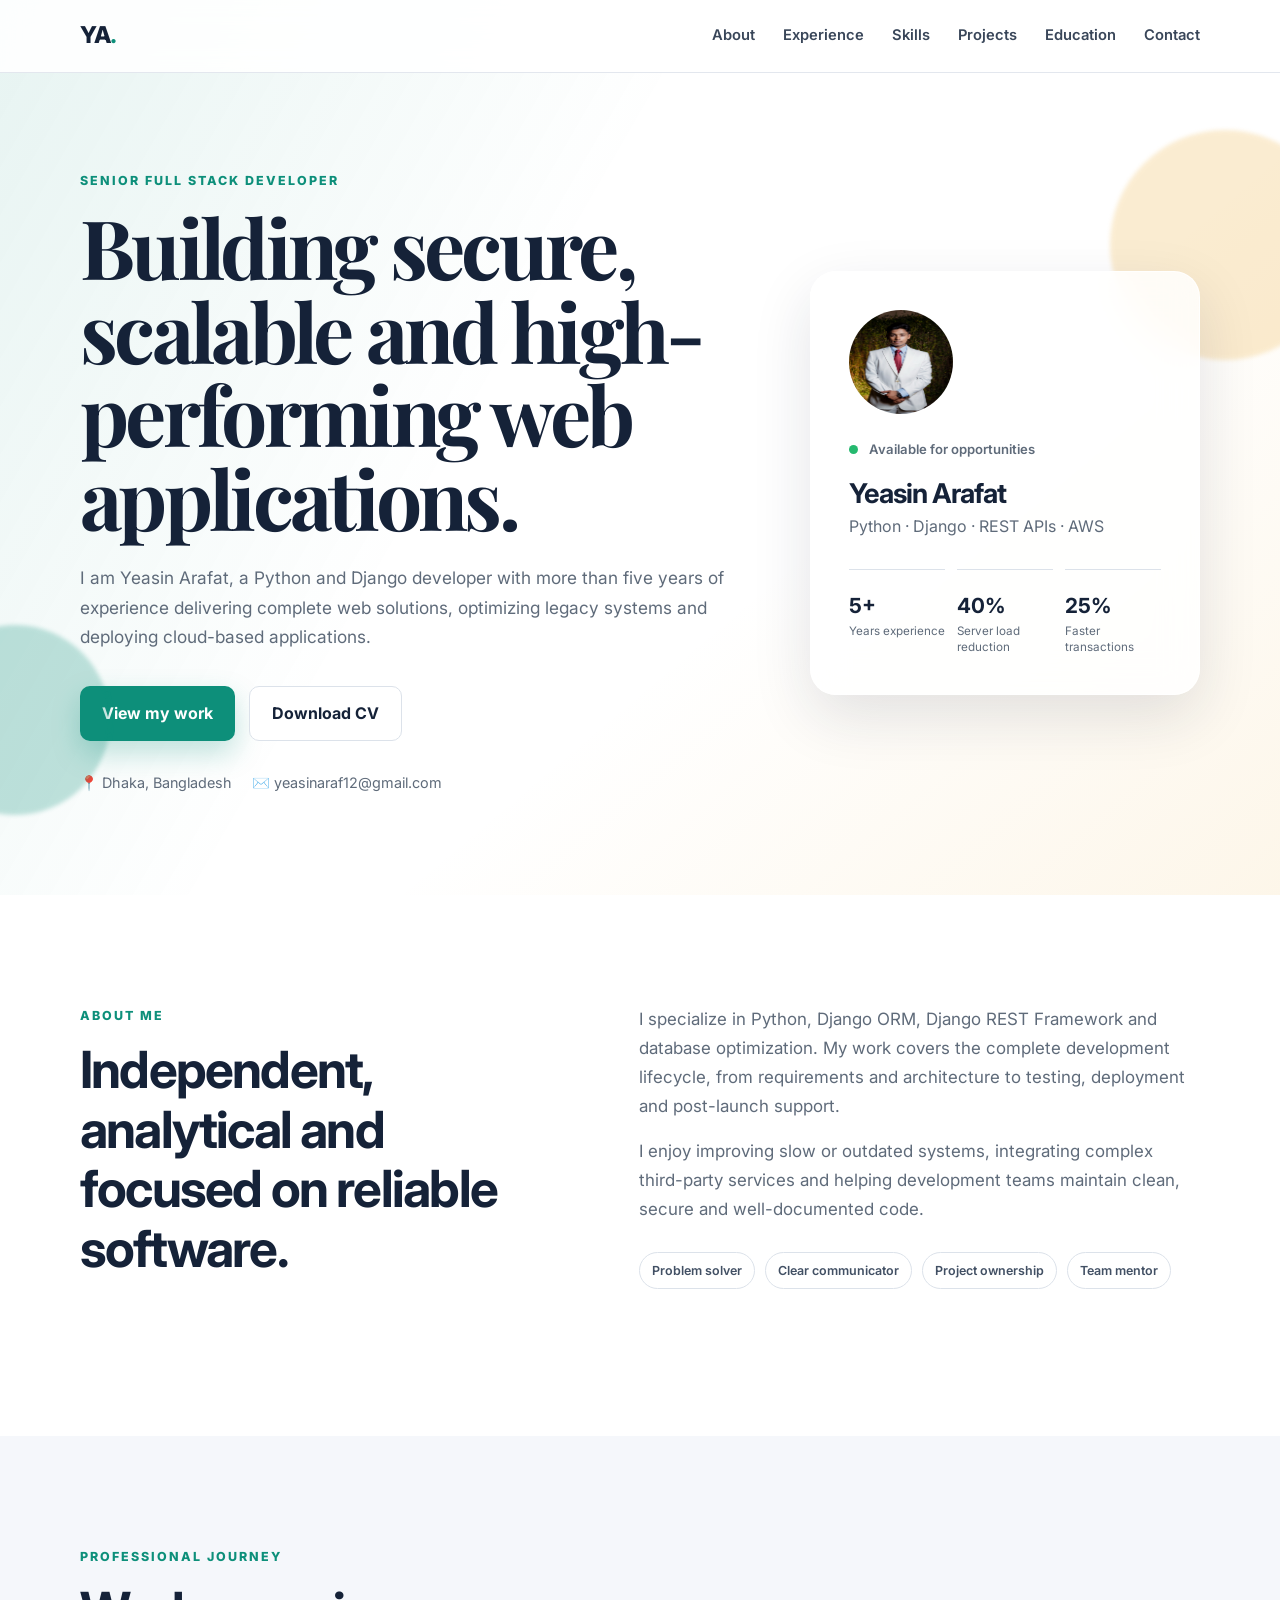
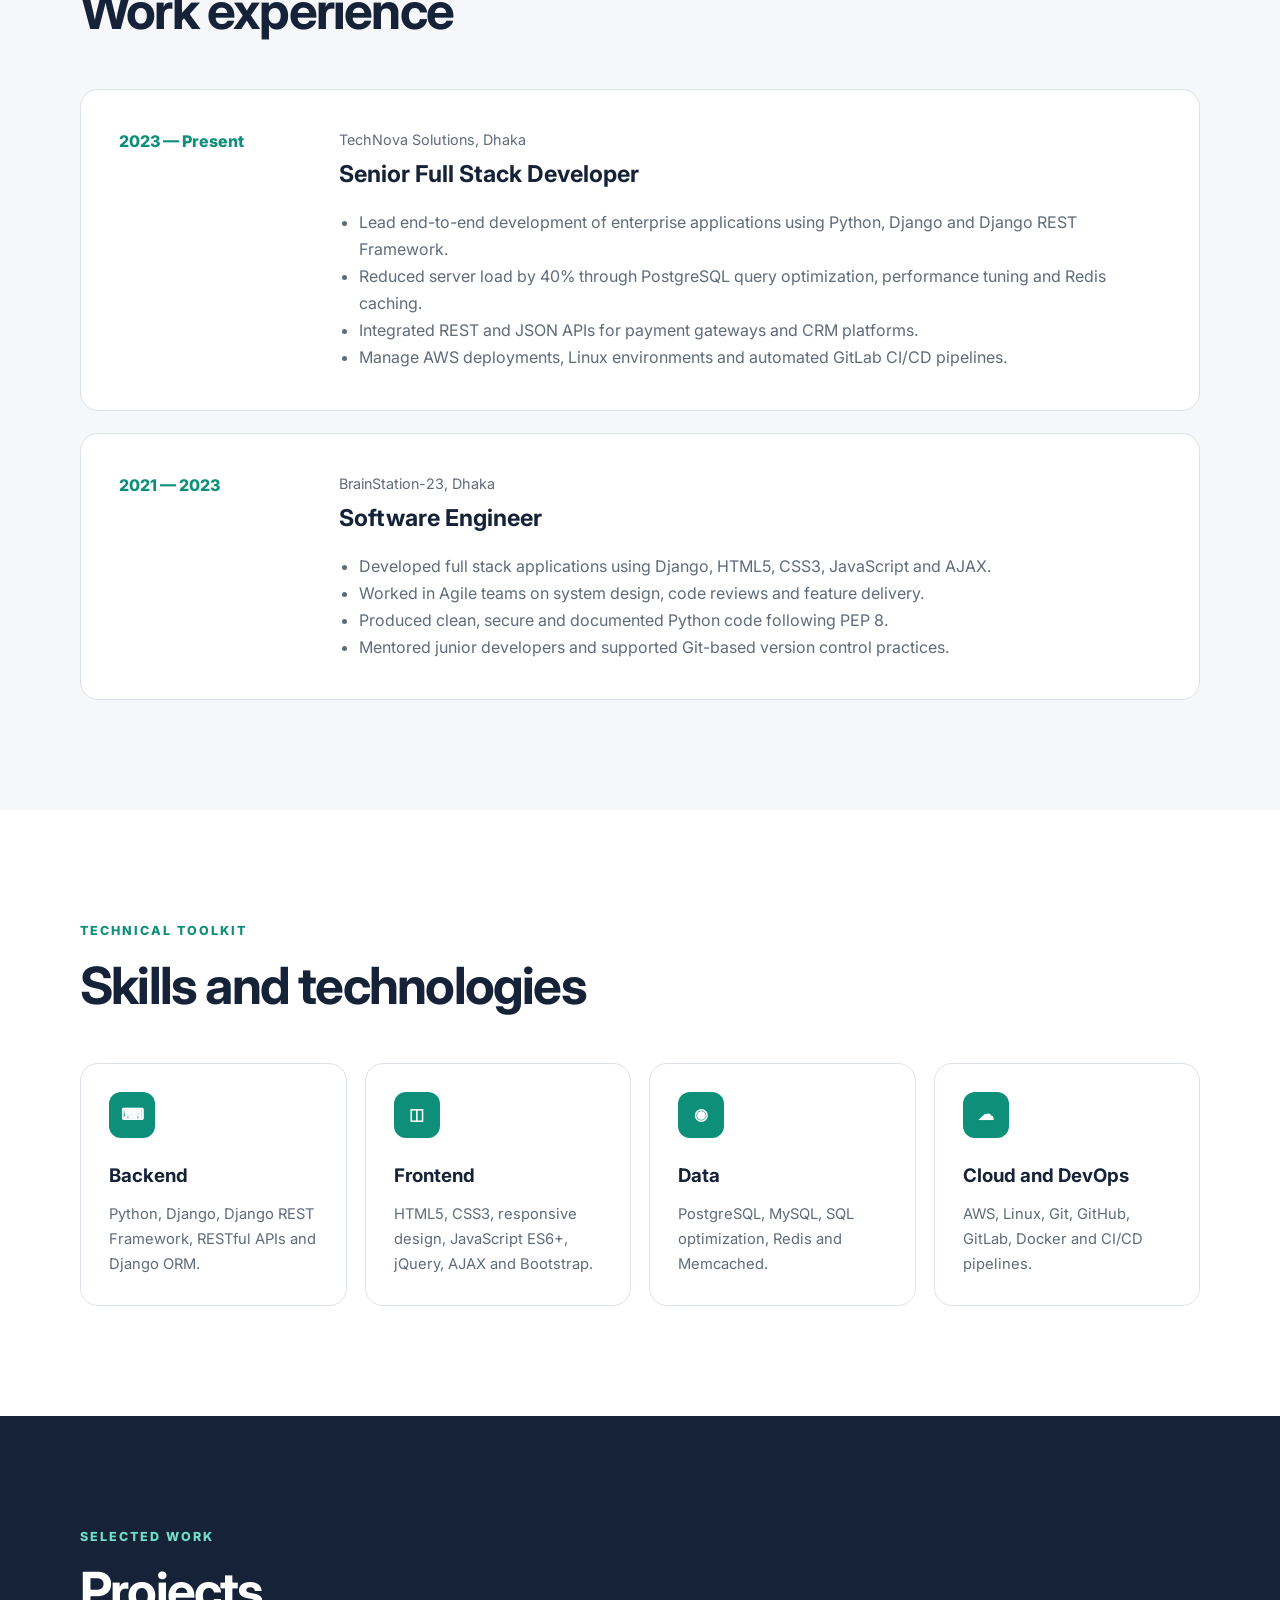
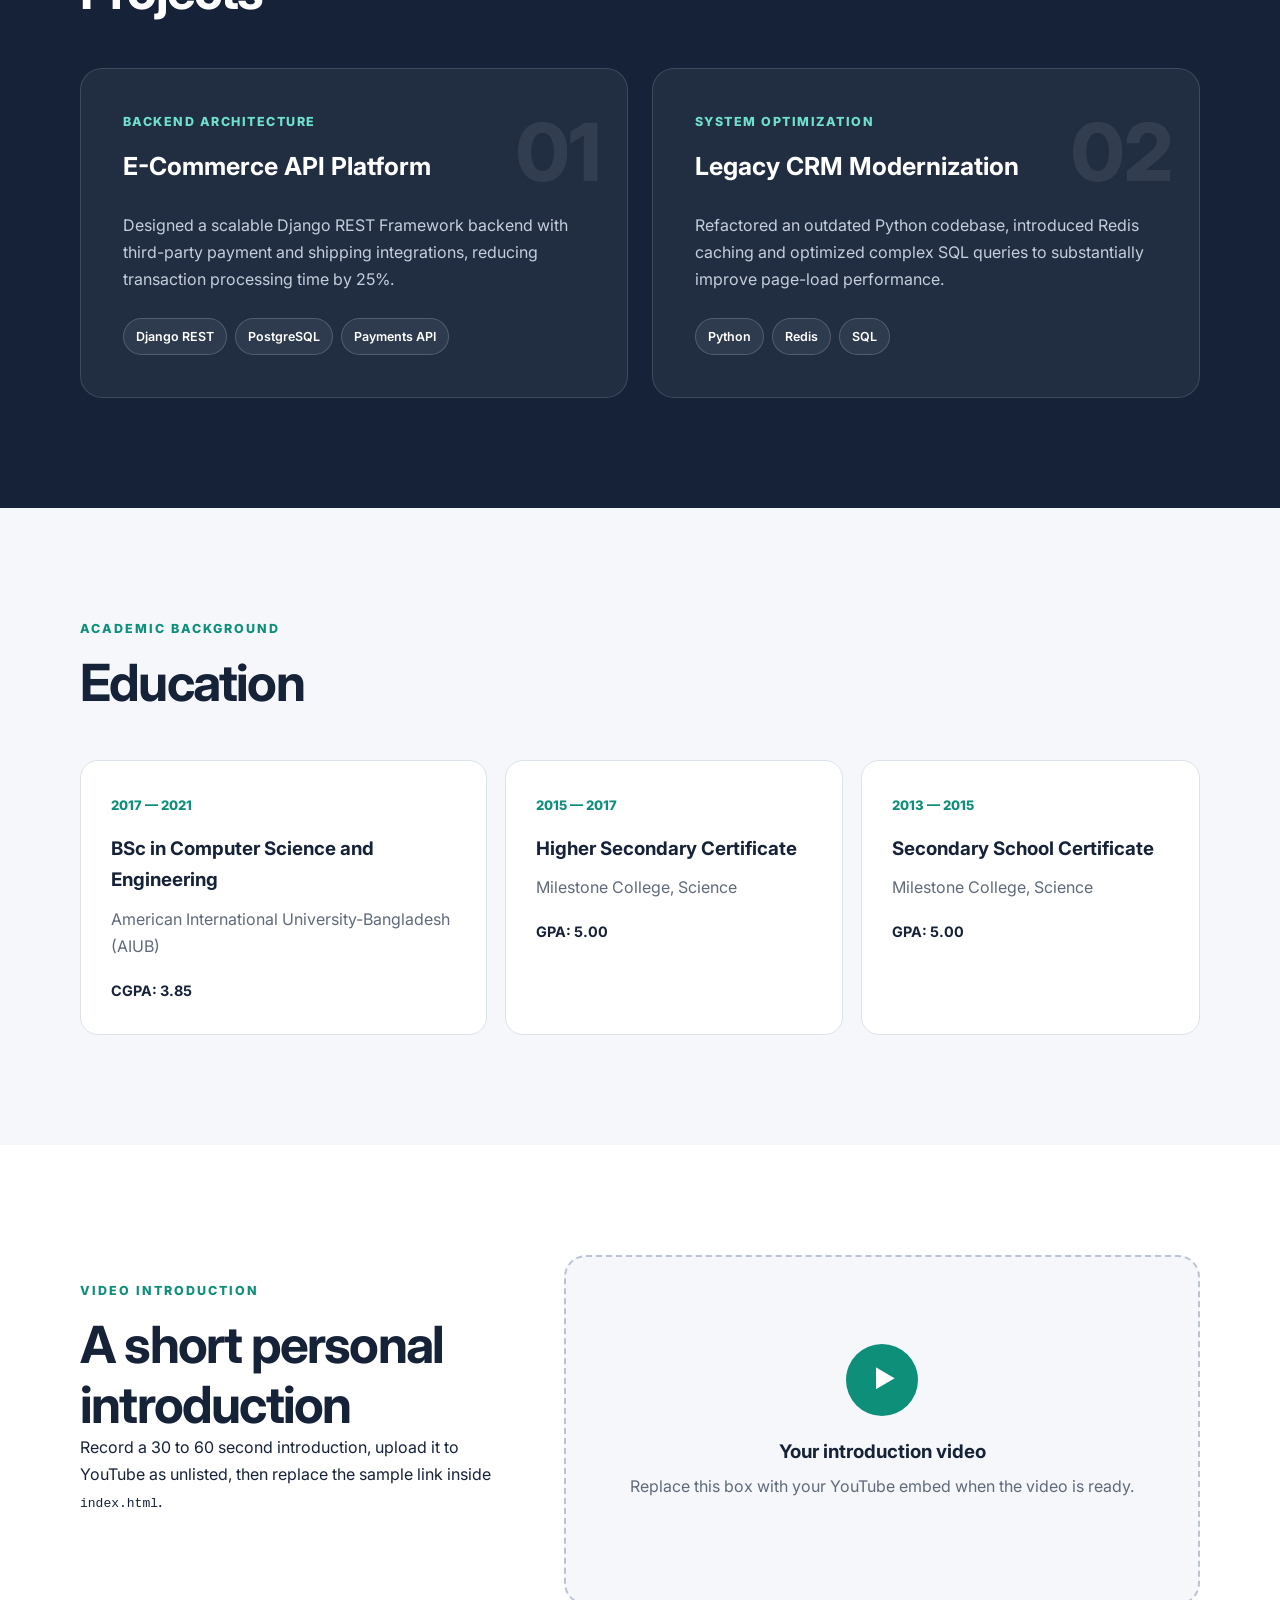
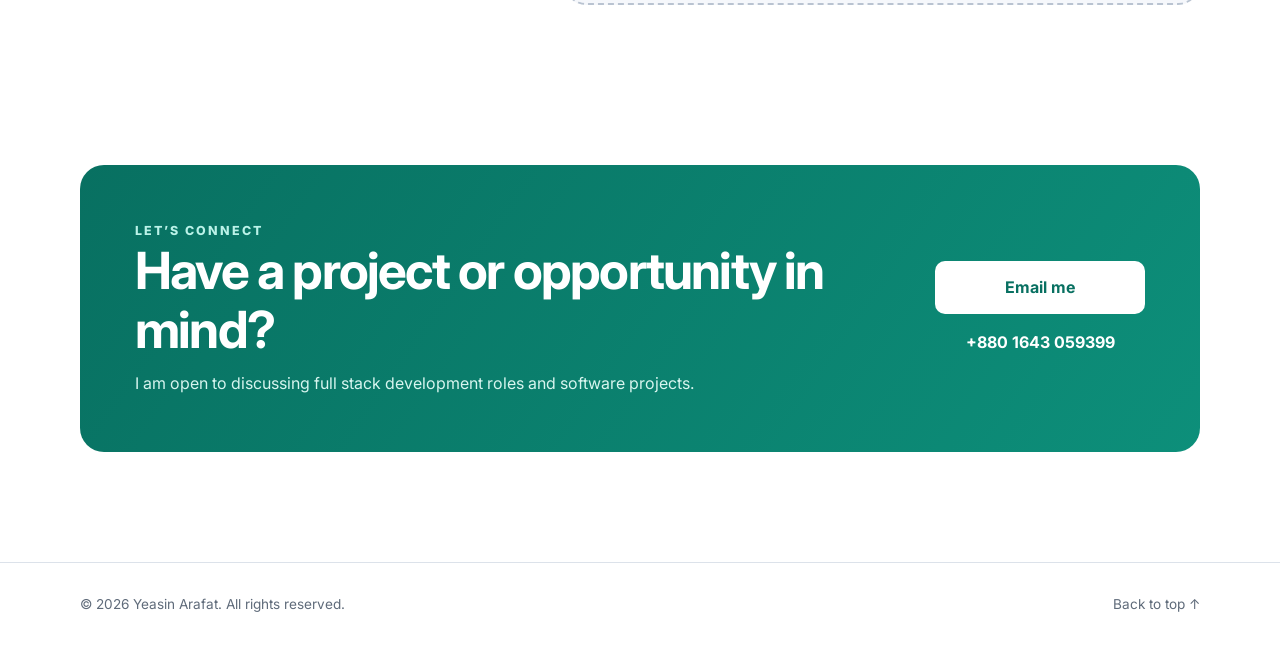
==== index.html @ a1b86ee6 "Add files via upload" ====
<!DOCTYPE html>
<html lang="en">
<head>
  <meta charset="UTF-8">
  <meta name="viewport" content="width=device-width, initial-scale=1.0">
  <meta name="description" content="Yeasin Arafat's professional ePortfolio showcasing full stack development skills, experience, education and projects.">
  <title>Yeasin Arafat | Full Stack Developer</title>
  <link rel="preconnect" href="https://fonts.googleapis.com">
  <link rel="preconnect" href="https://fonts.gstatic.com" crossorigin>
  <link href="https://fonts.googleapis.com/css2?family=Inter:wght@400;500;600;700;800&family=Playfair+Display:wght@700&display=swap" rel="stylesheet">
  <link rel="stylesheet" href="style.css">
</head>
<body>
  <header class="site-header">
    <nav class="nav container" aria-label="Main navigation">
      <a class="logo" href="#home">YA<span>.</span></a>
      <button class="menu-button" aria-expanded="false" aria-controls="nav-links" aria-label="Open navigation menu">☰</button>
      <div class="nav-links" id="nav-links">
        <a href="#about">About</a>
        <a href="#experience">Experience</a>
        <a href="#skills">Skills</a>
        <a href="#projects">Projects</a>
        <a href="#education">Education</a>
        <a href="#contact">Contact</a>
      </div>
    </nav>
  </header>

  <main>
    <section class="hero" id="home">
      <div class="hero-orb orb-one"></div>
      <div class="hero-orb orb-two"></div>
      <div class="container hero-grid">
        <div class="hero-copy reveal">
          <p class="eyebrow">Senior Full Stack Developer</p>
          <h1>Building secure, scalable and high-performing web applications.</h1>
          <p class="hero-text">
            I am Yeasin Arafat, a Python and Django developer with more than five years
            of experience delivering complete web solutions, optimizing legacy systems
            and deploying cloud-based applications.
          </p>
          <div class="hero-actions">
            <a class="button primary" href="#projects">View my work</a>
            <a class="button secondary" href="assets/Yeasin_Arafat_CV_and_Cover_Letter.pdf" target="_blank" rel="noopener">Download CV</a>
          </div>
          <div class="quick-info">
            <span>📍 Dhaka, Bangladesh</span>
            <span>✉️ yeasinaraf12@gmail.com</span>
          </div>
        </div>

        <div class="hero-card reveal">
          <img src="WhatsApp%20Image%202026-07-18%20at%206.29.29%20PM.jpeg" alt="Yeasin Arafat" class="avatar">
          <div class="status"><span></span> Available for opportunities</div>
          <h2>Yeasin Arafat</h2>
          <p>Python · Django · REST APIs · AWS</p>
          <div class="profile-stats">
            <div><strong>5+</strong><span>Years experience</span></div>
            <div><strong>40%</strong><span>Server load reduction</span></div>
            <div><strong>25%</strong><span>Faster transactions</span></div>
          </div>
        </div>
      </div>
    </section>

    <section class="section" id="about">
      <div class="container two-column">
        <div class="section-heading reveal">
          <p class="eyebrow">About me</p>
          <h2>Independent, analytical and focused on reliable software.</h2>
        </div>
        <div class="about-copy reveal">
          <p>
            I specialize in Python, Django ORM, Django REST Framework and database
            optimization. My work covers the complete development lifecycle, from
            requirements and architecture to testing, deployment and post-launch support.
          </p>
          <p>
            I enjoy improving slow or outdated systems, integrating complex third-party
            services and helping development teams maintain clean, secure and well-documented code.
          </p>
          <div class="about-tags">
            <span>Problem solver</span>
            <span>Clear communicator</span>
            <span>Project ownership</span>
            <span>Team mentor</span>
          </div>
        </div>
      </div>
    </section>

    <section class="section muted" id="experience">
      <div class="container">
        <div class="section-heading reveal">
          <p class="eyebrow">Professional journey</p>
          <h2>Work experience</h2>
        </div>

        <div class="timeline">
          <article class="timeline-item reveal">
            <div class="timeline-date">2023 — Present</div>
            <div class="timeline-content">
              <p class="company">TechNova Solutions, Dhaka</p>
              <h3>Senior Full Stack Developer</h3>
              <ul>
                <li>Lead end-to-end development of enterprise applications using Python, Django and Django REST Framework.</li>
                <li>Reduced server load by 40% through PostgreSQL query optimization, performance tuning and Redis caching.</li>
                <li>Integrated REST and JSON APIs for payment gateways and CRM platforms.</li>
                <li>Manage AWS deployments, Linux environments and automated GitLab CI/CD pipelines.</li>
              </ul>
            </div>
          </article>

          <article class="timeline-item reveal">
            <div class="timeline-date">2021 — 2023</div>
            <div class="timeline-content">
              <p class="company">BrainStation-23, Dhaka</p>
              <h3>Software Engineer</h3>
              <ul>
                <li>Developed full stack applications using Django, HTML5, CSS3, JavaScript and AJAX.</li>
                <li>Worked in Agile teams on system design, code reviews and feature delivery.</li>
                <li>Produced clean, secure and documented Python code following PEP 8.</li>
                <li>Mentored junior developers and supported Git-based version control practices.</li>
              </ul>
            </div>
          </article>
        </div>
      </div>
    </section>

    <section class="section" id="skills">
      <div class="container">
        <div class="section-heading reveal">
          <p class="eyebrow">Technical toolkit</p>
          <h2>Skills and technologies</h2>
        </div>
        <div class="skill-grid">
          <article class="skill-card reveal">
            <div class="skill-icon">⌨</div>
            <h3>Backend</h3>
            <p>Python, Django, Django REST Framework, RESTful APIs and Django ORM.</p>
          </article>
          <article class="skill-card reveal">
            <div class="skill-icon">◫</div>
            <h3>Frontend</h3>
            <p>HTML5, CSS3, responsive design, JavaScript ES6+, jQuery, AJAX and Bootstrap.</p>
          </article>
          <article class="skill-card reveal">
            <div class="skill-icon">◉</div>
            <h3>Data</h3>
            <p>PostgreSQL, MySQL, SQL optimization, Redis and Memcached.</p>
          </article>
          <article class="skill-card reveal">
            <div class="skill-icon">☁</div>
            <h3>Cloud and DevOps</h3>
            <p>AWS, Linux, Git, GitHub, GitLab, Docker and CI/CD pipelines.</p>
          </article>
        </div>
      </div>
    </section>

    <section class="section dark" id="projects">
      <div class="container">
        <div class="section-heading reveal">
          <p class="eyebrow">Selected work</p>
          <h2>Projects</h2>
        </div>
        <div class="project-grid">
          <article class="project-card reveal">
            <div class="project-number">01</div>
            <p class="project-type">Backend Architecture</p>
            <h3>E-Commerce API Platform</h3>
            <p>
              Designed a scalable Django REST Framework backend with third-party payment
              and shipping integrations, reducing transaction processing time by 25%.
            </p>
            <div class="project-tech">
              <span>Django REST</span><span>PostgreSQL</span><span>Payments API</span>
            </div>
          </article>
          <article class="project-card reveal">
            <div class="project-number">02</div>
            <p class="project-type">System Optimization</p>
            <h3>Legacy CRM Modernization</h3>
            <p>
              Refactored an outdated Python codebase, introduced Redis caching and
              optimized complex SQL queries to substantially improve page-load performance.
            </p>
            <div class="project-tech">
              <span>Python</span><span>Redis</span><span>SQL</span>
            </div>
          </article>
        </div>
      </div>
    </section>

    <section class="section muted" id="education">
      <div class="container">
        <div class="section-heading reveal">
          <p class="eyebrow">Academic background</p>
          <h2>Education</h2>
        </div>
        <div class="education-grid">
          <article class="education-card reveal">
            <span>2017 — 2021</span>
            <h3>BSc in Computer Science and Engineering</h3>
            <p>American International University-Bangladesh (AIUB)</p>
            <strong>CGPA: 3.85</strong>
          </article>
          <article class="education-card reveal">
            <span>2015 — 2017</span>
            <h3>Higher Secondary Certificate</h3>
            <p>Milestone College, Science</p>
            <strong>GPA: 5.00</strong>
          </article>
          <article class="education-card reveal">
            <span>2013 — 2015</span>
            <h3>Secondary School Certificate</h3>
            <p>Milestone College, Science</p>
            <strong>GPA: 5.00</strong>
          </article>
        </div>
      </div>
    </section>

    <section class="section intro-video" id="introduction">
      <div class="container video-grid">
        <div class="section-heading reveal">
          <p class="eyebrow">Video introduction</p>
          <h2>A short personal introduction</h2>
          <p>
            Record a 30 to 60 second introduction, upload it to YouTube as unlisted,
            then replace the sample link inside <code>index.html</code>.
          </p>
        </div>
        <div class="video-placeholder reveal">
          <div class="play-button">▶</div>
          <h3>Your introduction video</h3>
          <p>Replace this box with your YouTube embed when the video is ready.</p>
        </div>
      </div>
    </section>

    <section class="section contact-section" id="contact">
      <div class="container contact-card reveal">
        <div>
          <p class="eyebrow">Let’s connect</p>
          <h2>Have a project or opportunity in mind?</h2>
          <p>I am open to discussing full stack development roles and software projects.</p>
        </div>
        <div class="contact-actions">
          <a class="button light" href="mailto:yeasinaraf12@gmail.com">Email me</a>
          <a class="text-link" href="tel:+8801643059399">+880 1643 059399</a>
        </div>
      </div>
    </section>
  </main>

  <footer>
    <div class="container footer-content">
      <p>© <span id="year"></span> Yeasin Arafat. All rights reserved.</p>
      <a href="#home">Back to top ↑</a>
    </div>
  </footer>

  <script src="script.js"></script>
</body>
</html>
---- style.css ----
:root {
  --ink: #152238;
  --muted: #5f6b7a;
  --surface: #f5f7fb;
  --white: #ffffff;
  --accent: #0d8f7a;
  --accent-dark: #087061;
  --gold: #efb64b;
  --line: #dce2ea;
  --shadow: 0 22px 60px rgba(21, 34, 56, 0.12);
}

* { box-sizing: border-box; }
html { scroll-behavior: smooth; }
body {
  margin: 0;
  font-family: "Inter", sans-serif;
  color: var(--ink);
  background: var(--white);
  line-height: 1.7;
}
a { color: inherit; text-decoration: none; }
img { max-width: 100%; }
.container { width: min(1120px, calc(100% - 40px)); margin: 0 auto; }

.site-header {
  position: fixed;
  inset: 0 0 auto;
  z-index: 1000;
  background: rgba(255,255,255,.88);
  backdrop-filter: blur(14px);
  border-bottom: 1px solid rgba(220,226,234,.8);
}
.nav { min-height: 72px; display: flex; align-items: center; justify-content: space-between; }
.logo { font-size: 1.45rem; font-weight: 800; letter-spacing: -.04em; }
.logo span { color: var(--accent); }
.nav-links { display: flex; gap: 28px; align-items: center; }
.nav-links a { font-size: .92rem; font-weight: 600; color: #394659; }
.nav-links a:hover { color: var(--accent); }
.menu-button { display: none; border: 0; background: transparent; font-size: 1.5rem; }

.hero {
  position: relative;
  overflow: hidden;
  min-height: 820px;
  padding: 170px 0 100px;
  display: grid;
  align-items: center;
  background:
    linear-gradient(120deg, rgba(13,143,122,.10), transparent 40%),
    linear-gradient(320deg, rgba(239,182,75,.12), transparent 38%);
}
.hero-grid { display: grid; grid-template-columns: 1.25fr .75fr; gap: 80px; align-items: center; }
.eyebrow {
  margin: 0 0 14px;
  color: var(--accent);
  font-size: .78rem;
  font-weight: 800;
  letter-spacing: .16em;
  text-transform: uppercase;
}
h1, h2, h3, p { margin-top: 0; }
h1 {
  max-width: 780px;
  margin-bottom: 24px;
  font-family: "Playfair Display", serif;
  font-size: clamp(3rem, 6.4vw, 5.5rem);
  line-height: 1.02;
  letter-spacing: -.045em;
}
h2 { font-size: clamp(2rem, 4vw, 3.25rem); line-height: 1.16; letter-spacing: -.035em; }
.hero-text { max-width: 660px; color: var(--muted); font-size: 1.08rem; }
.hero-actions { display: flex; flex-wrap: wrap; gap: 14px; margin: 34px 0 30px; }
.button {
  display: inline-flex; align-items: center; justify-content: center;
  padding: 13px 22px; border-radius: 10px; font-weight: 700;
  transition: transform .2s, box-shadow .2s, background .2s;
}
.button:hover { transform: translateY(-2px); }
.primary { color: white; background: var(--accent); box-shadow: 0 12px 28px rgba(13,143,122,.25); }
.primary:hover { background: var(--accent-dark); }
.secondary { border: 1px solid var(--line); background: white; }
.quick-info { display: flex; flex-wrap: wrap; gap: 20px; color: var(--muted); font-size: .9rem; }

.hero-card {
  position: relative;
  padding: 38px;
  border: 1px solid rgba(255,255,255,.8);
  border-radius: 26px;
  background: rgba(255,255,255,.82);
  box-shadow: var(--shadow);
  backdrop-filter: blur(18px);
}
.avatar {
  width: 104px; height: 104px; display: grid; place-items: center;
  margin-bottom: 24px; border-radius: 50%;
  color: white; background: linear-gradient(135deg, var(--accent), #1259a8);
  font-size: 2rem; font-weight: 800;
}
.status { margin-bottom: 18px; color: var(--muted); font-size: .82rem; font-weight: 600; }
.status span { display: inline-block; width: 9px; height: 9px; margin-right: 8px; border-radius: 50%; background: #25b96f; }
.hero-card h2 { margin-bottom: 4px; font-size: 1.7rem; }
.hero-card > p { color: var(--muted); }
.profile-stats { display: grid; grid-template-columns: repeat(3,1fr); gap: 12px; margin-top: 28px; }
.profile-stats div { padding-top: 18px; border-top: 1px solid var(--line); }
.profile-stats strong { display: block; font-size: 1.3rem; }
.profile-stats span { display: block; color: var(--muted); font-size: .73rem; line-height: 1.4; }

.hero-orb { position: absolute; border-radius: 50%; filter: blur(2px); opacity: .25; }
.orb-one { width: 230px; height: 230px; right: -60px; top: 130px; background: var(--gold); }
.orb-two { width: 190px; height: 190px; left: -80px; bottom: 80px; background: var(--accent); }

.section { padding: 110px 0; }
.muted { background: var(--surface); }
.two-column { display: grid; grid-template-columns: .9fr 1.1fr; gap: 100px; }
.section-heading { max-width: 660px; margin-bottom: 48px; }
.section-heading h2 { margin-bottom: 0; }
.about-copy { color: var(--muted); font-size: 1.06rem; }
.about-tags { display: flex; flex-wrap: wrap; gap: 10px; margin-top: 28px; }
.about-tags span, .project-tech span {
  padding: 7px 12px; border: 1px solid var(--line); border-radius: 100px;
  background: white; color: #425064; font-size: .78rem; font-weight: 600;
}

.timeline { display: grid; gap: 22px; }
.timeline-item {
  display: grid; grid-template-columns: 180px 1fr; gap: 40px;
  padding: 38px; border: 1px solid var(--line); border-radius: 18px; background: white;
}
.timeline-date { color: var(--accent); font-weight: 800; }
.company { margin-bottom: 3px; color: var(--muted); font-size: .9rem; }
.timeline-content h3 { margin-bottom: 14px; font-size: 1.45rem; }
.timeline-content ul { margin: 0; padding-left: 20px; color: var(--muted); }

.skill-grid { display: grid; grid-template-columns: repeat(4,1fr); gap: 18px; }
.skill-card { padding: 28px; border: 1px solid var(--line); border-radius: 18px; background: white; }
.skill-icon { width: 46px; height: 46px; display: grid; place-items: center; border-radius: 12px; color: white; background: var(--accent); font-weight: 800; }
.skill-card h3 { margin: 22px 0 10px; }
.skill-card p { margin: 0; color: var(--muted); font-size: .92rem; }

.dark { color: white; background: var(--ink); }
.dark .eyebrow { color: #6fe0cc; }
.project-grid { display: grid; grid-template-columns: repeat(2, 1fr); gap: 24px; }
.project-card { position: relative; overflow: hidden; padding: 42px; border: 1px solid rgba(255,255,255,.13); border-radius: 22px; background: rgba(255,255,255,.055); }
.project-number { position: absolute; right: 26px; top: 15px; color: rgba(255,255,255,.08); font-size: 5rem; font-weight: 800; }
.project-type { color: #6fe0cc; font-size: .78rem; font-weight: 800; text-transform: uppercase; letter-spacing: .12em; }
.project-card h3 { font-size: 1.55rem; }
.project-card > p:not(.project-type) { color: #c5cedb; }
.project-tech { display: flex; flex-wrap: wrap; gap: 8px; margin-top: 24px; }
.project-tech span { border-color: rgba(255,255,255,.18); color: white; background: rgba(255,255,255,.06); }

.education-grid { display: grid; grid-template-columns: 1.2fr 1fr 1fr; gap: 18px; }
.education-card { padding: 30px; border: 1px solid var(--line); border-radius: 18px; background: white; }
.education-card span { color: var(--accent); font-size: .82rem; font-weight: 800; }
.education-card h3 { margin: 14px 0 10px; }
.education-card p { color: var(--muted); }
.education-card strong { font-size: .9rem; }

.video-grid { display: grid; grid-template-columns: .8fr 1.2fr; gap: 60px; align-items: center; }
.video-placeholder {
  min-height: 350px; display: grid; place-items: center; align-content: center; text-align: center;
  padding: 40px; border: 2px dashed #b9c3d1; border-radius: 22px; background: var(--surface);
}
.play-button { width: 72px; height: 72px; display: grid; place-items: center; padding-left: 5px; border-radius: 50%; color: white; background: var(--accent); font-size: 1.5rem; }
.video-placeholder h3 { margin: 20px 0 5px; }
.video-placeholder p { color: var(--muted); }

.contact-section { padding-top: 50px; }
.contact-card {
  display: flex; align-items: center; justify-content: space-between; gap: 40px;
  padding: 55px; border-radius: 24px; color: white;
  background: linear-gradient(125deg, var(--accent-dark), var(--accent));
}
.contact-card .eyebrow { color: #baf2e8; }
.contact-card h2 { max-width: 700px; margin-bottom: 10px; }
.contact-card p { margin-bottom: 0; color: #d7f5ef; }
.contact-actions { min-width: 210px; display: grid; gap: 15px; text-align: center; }
.light { color: var(--accent-dark); background: white; }
.text-link { font-weight: 700; }

footer { padding: 30px 0; border-top: 1px solid var(--line); }
.footer-content { display: flex; justify-content: space-between; color: var(--muted); font-size: .85rem; }
.footer-content p { margin: 0; }

.reveal { opacity: 0; transform: translateY(20px); transition: opacity .7s ease, transform .7s ease; }
.reveal.visible { opacity: 1; transform: none; }

@media (max-width: 900px) {
  .hero-grid, .two-column, .video-grid { grid-template-columns: 1fr; gap: 45px; }
  .hero { padding-top: 135px; }
  .hero-card { max-width: 620px; }
  .skill-grid { grid-template-columns: repeat(2,1fr); }
  .education-grid { grid-template-columns: 1fr; }
  .contact-card { align-items: flex-start; flex-direction: column; }
}
@media (max-width: 700px) {
  .menu-button { display: block; }
  .nav-links {
    position: absolute; left: 20px; right: 20px; top: 78px;
    display: none; flex-direction: column; align-items: stretch; gap: 4px;
    padding: 16px; border: 1px solid var(--line); border-radius: 14px;
    background: white; box-shadow: var(--shadow);
  }
  .nav-links.open { display: flex; }
  .nav-links a { padding: 10px; }
  .section { padding: 80px 0; }
  .timeline-item { grid-template-columns: 1fr; gap: 10px; padding: 28px; }
  .skill-grid, .project-grid { grid-template-columns: 1fr; }
  .hero { min-height: auto; }
  .profile-stats { grid-template-columns: 1fr; }
  .quick-info, .footer-content { flex-direction: column; gap: 8px; }
  .contact-card { padding: 36px 26px; }
}
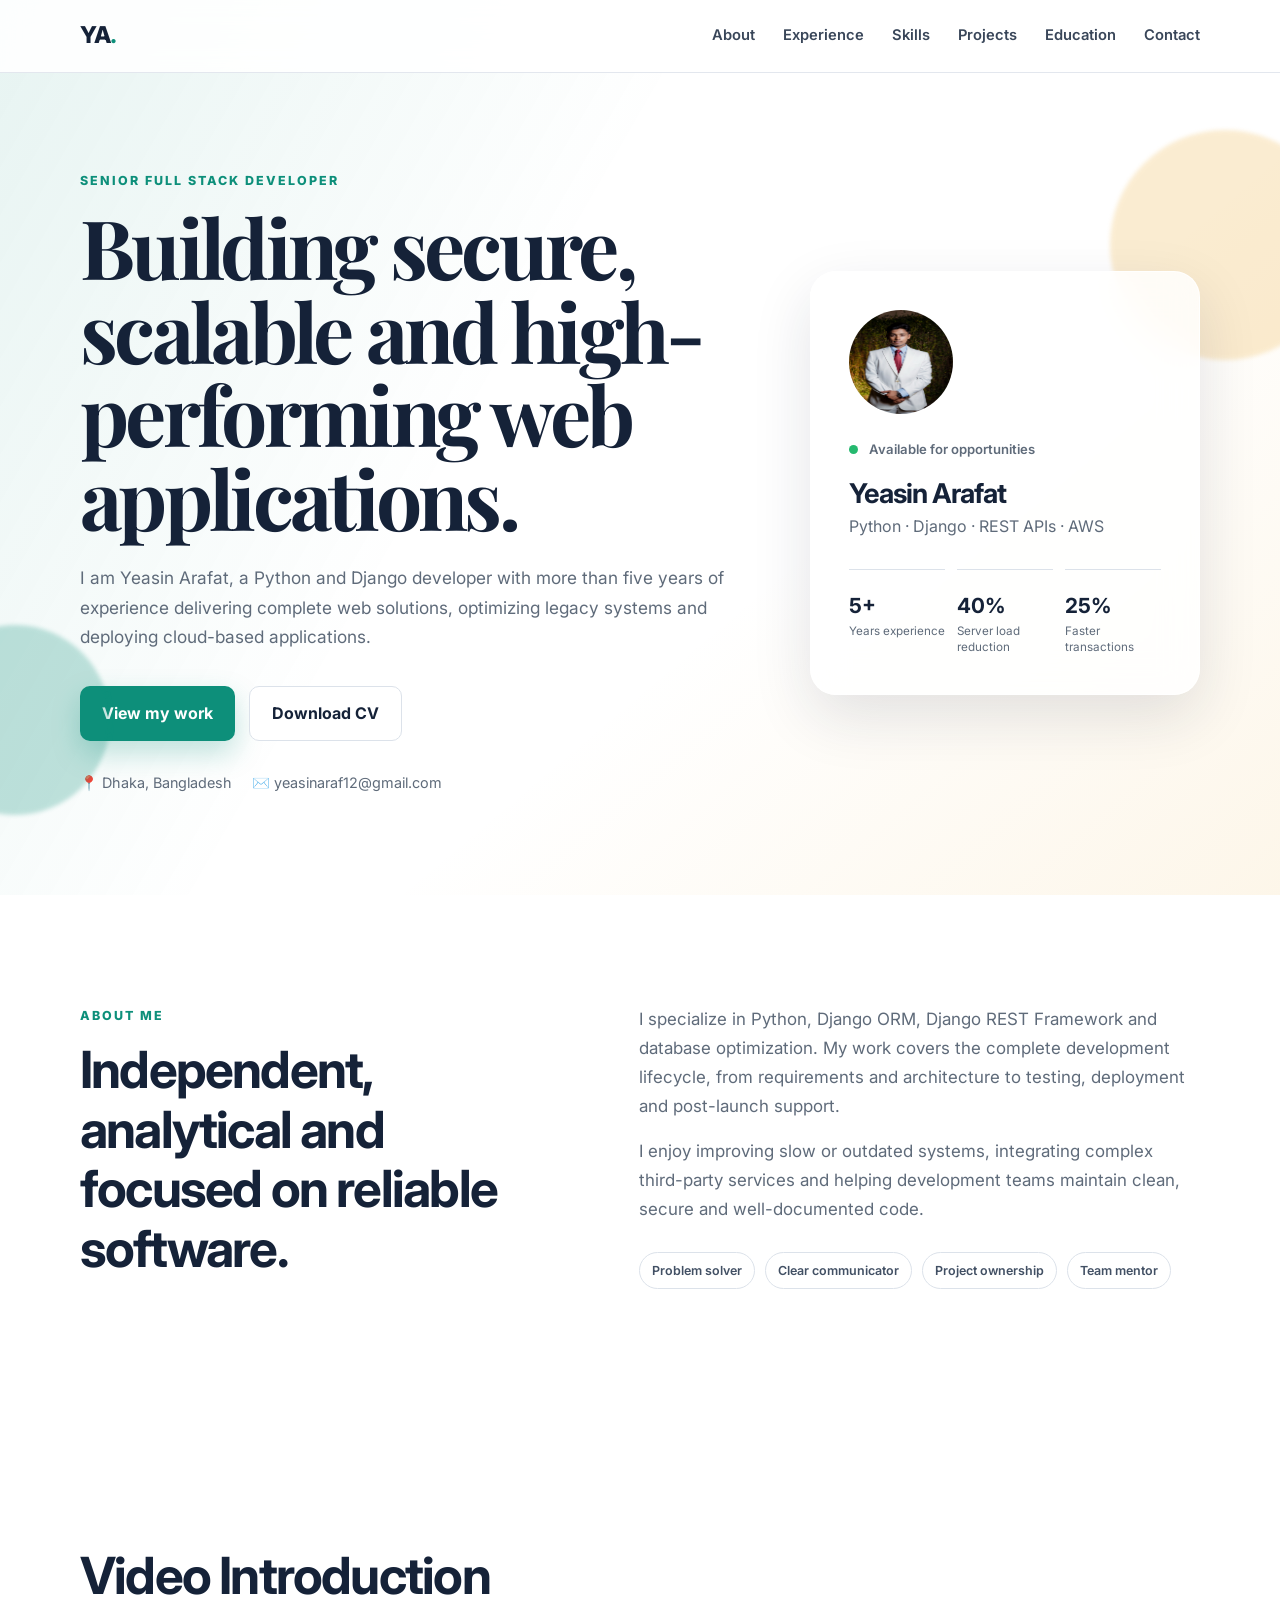
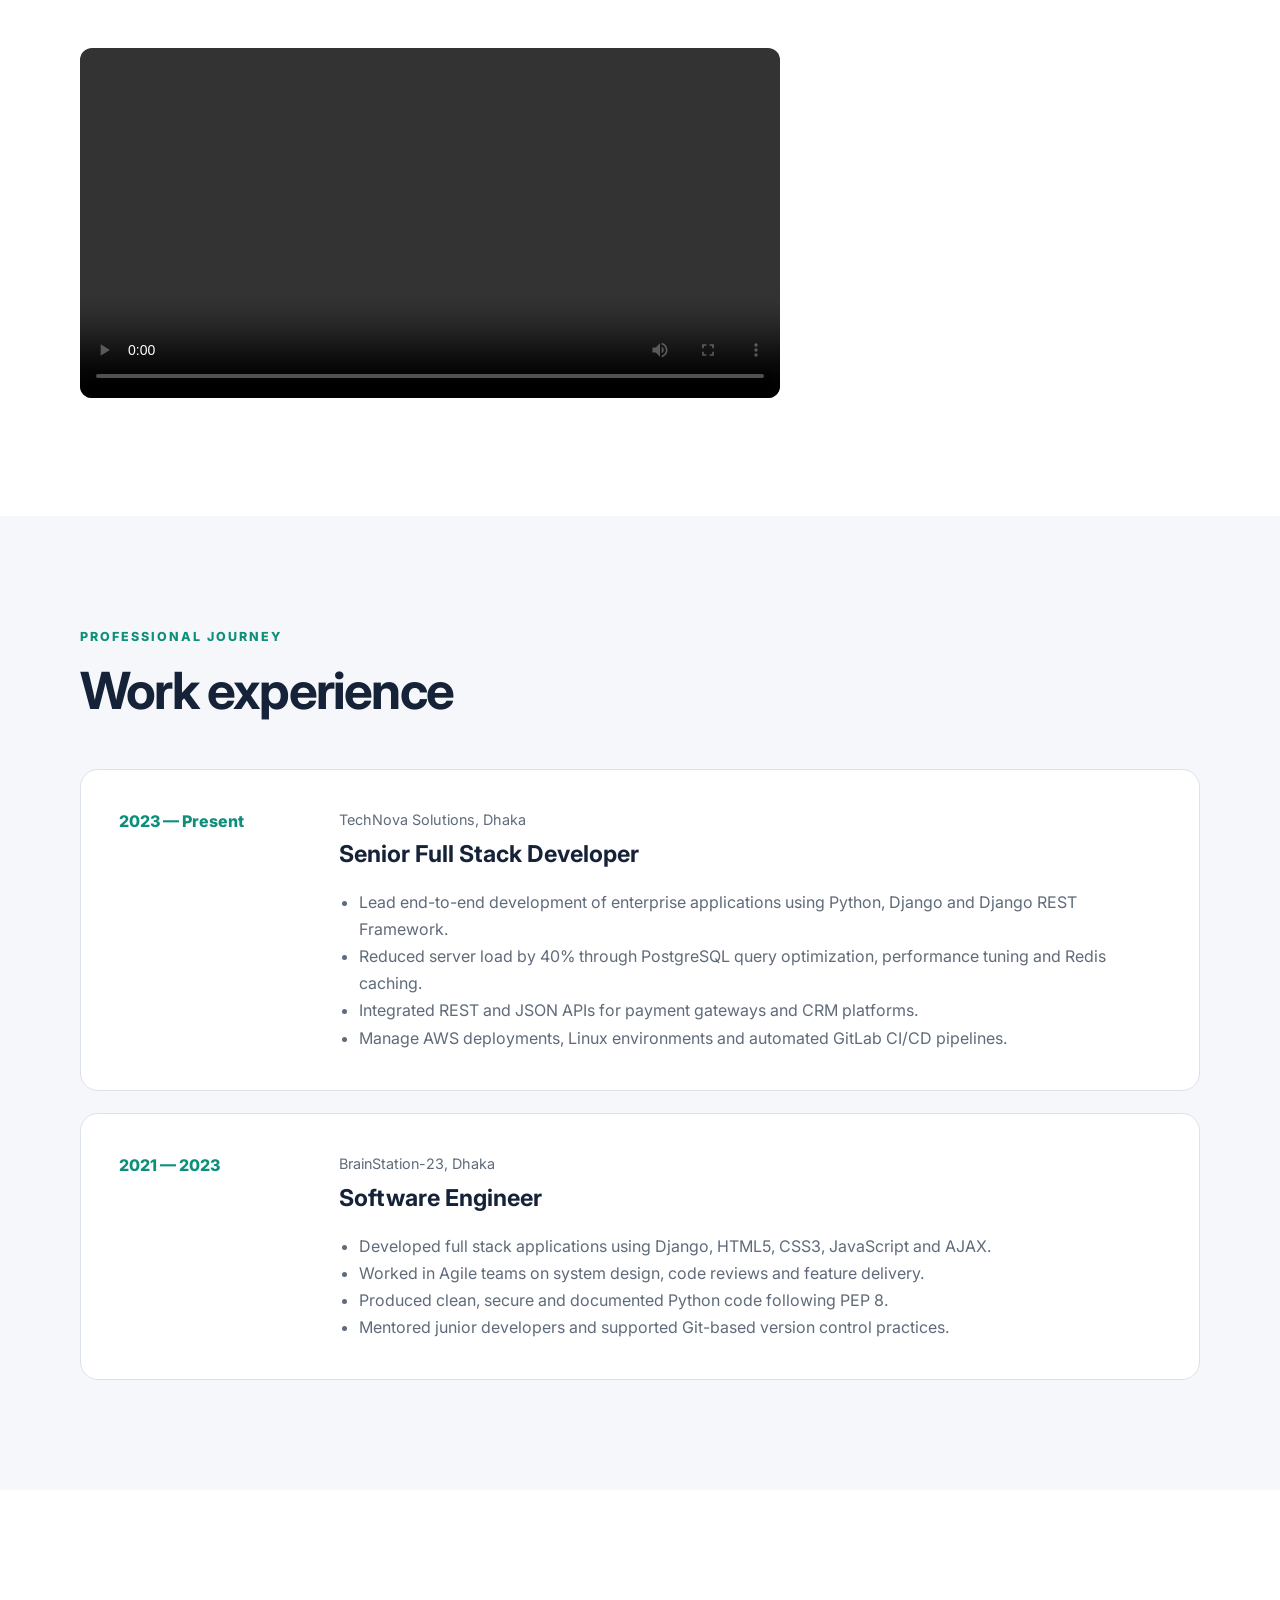
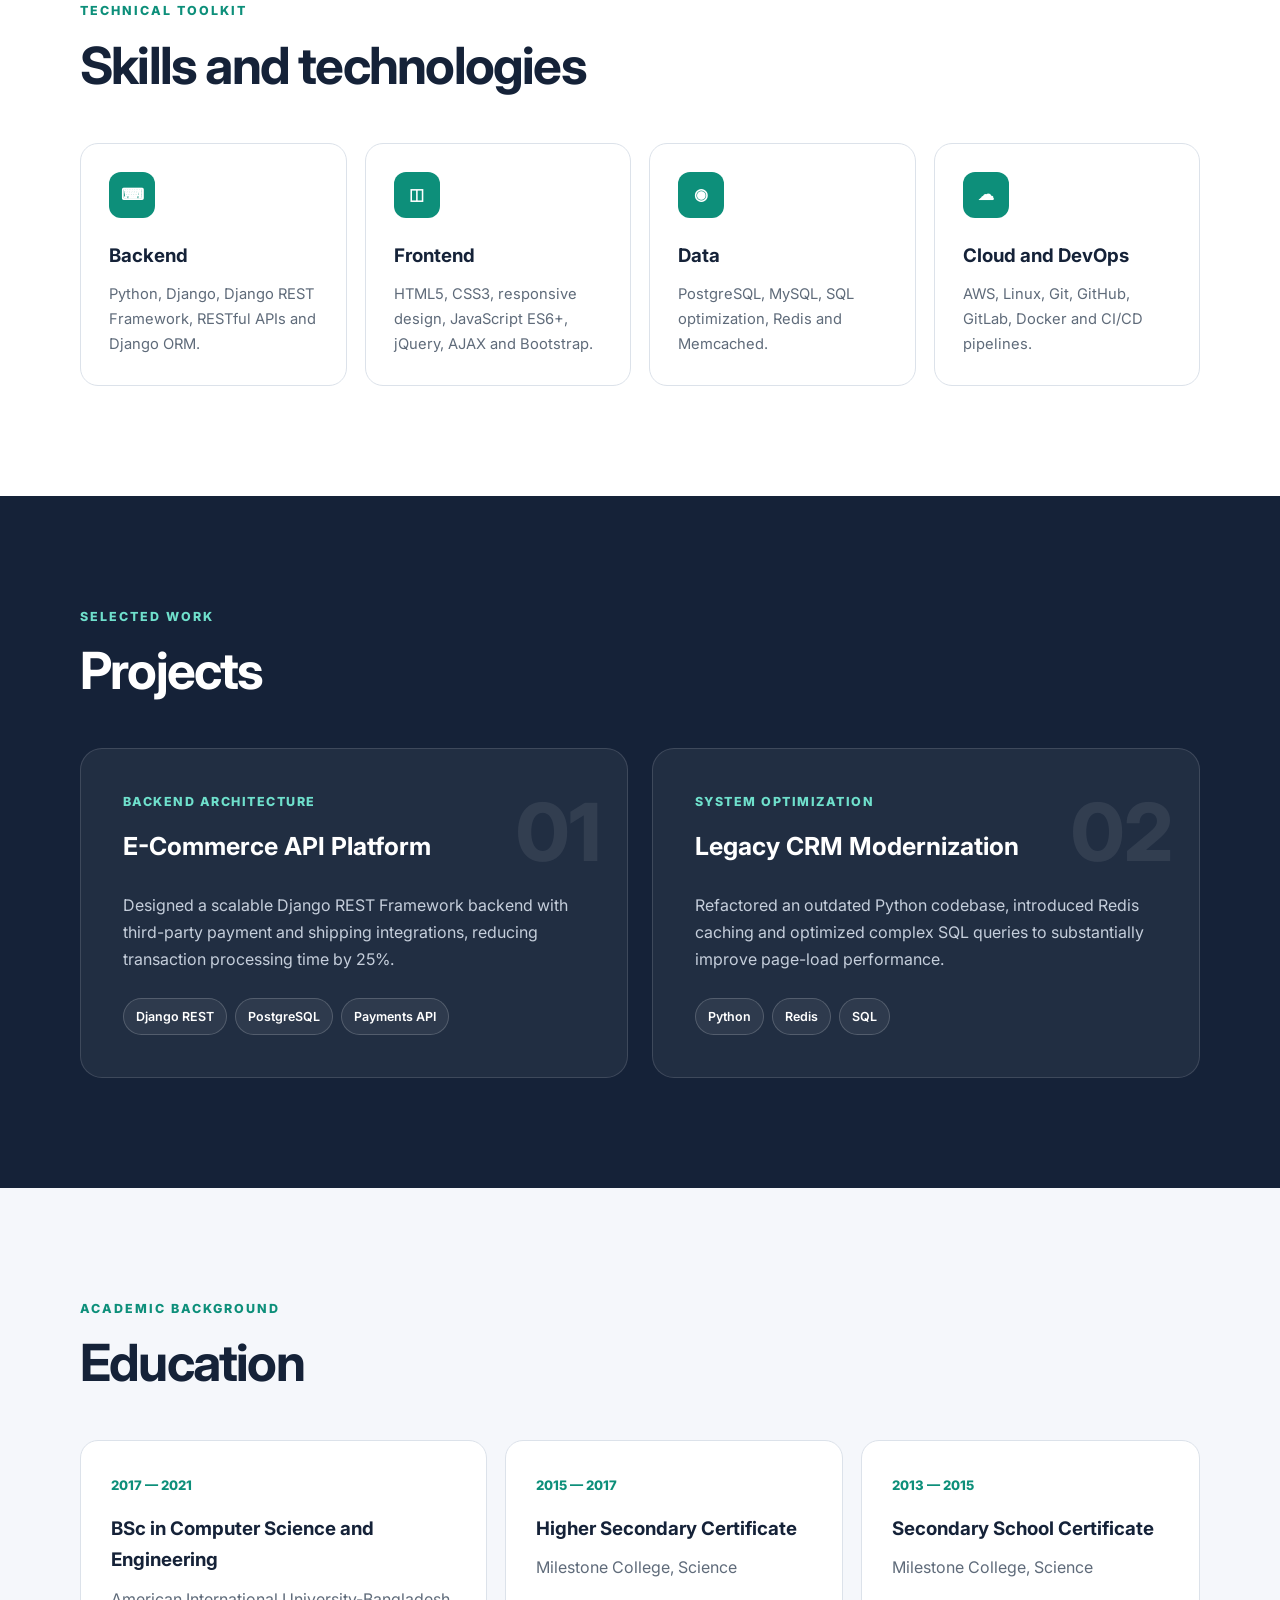
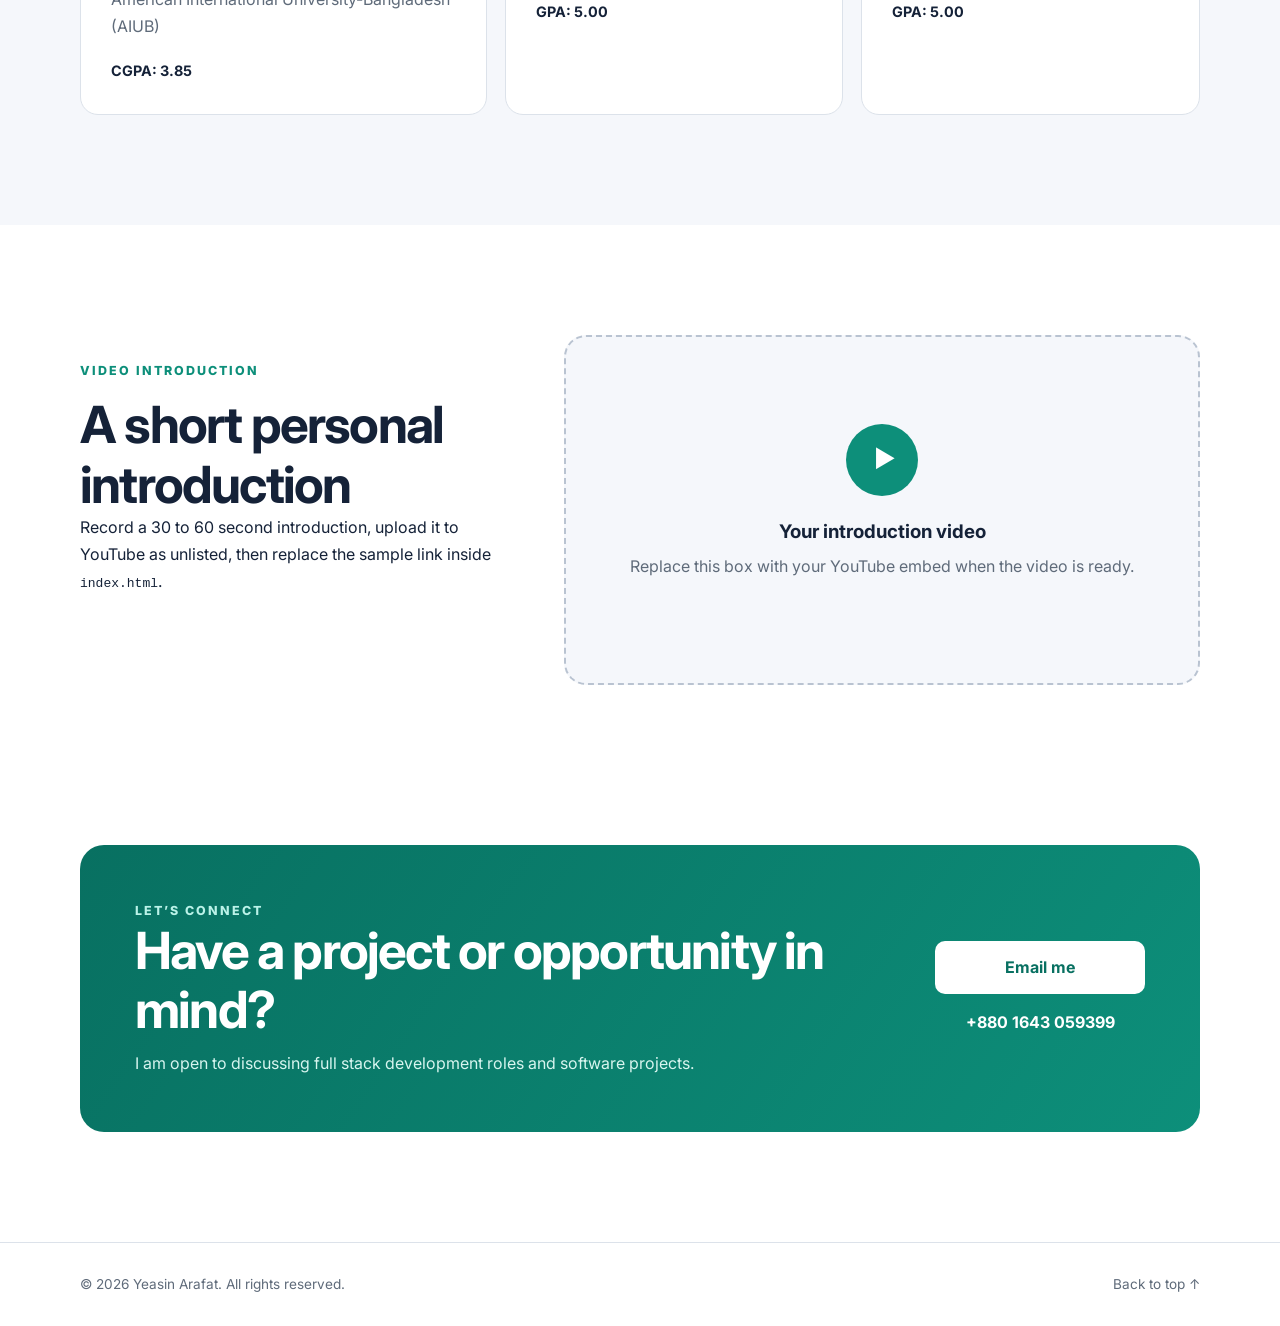
==== commit 831dc638: "Update index.html" ====
--- a/index.html
+++ b/index.html
@@ -87,7 +87,15 @@
           </div>
         </div>
       </div>
-    </section>
+    </section> <section class="section" id="video">
+    <div class="container">
+        <h2>Video Introduction</h2>
+        <video controls width="100%" style="max-width:700px; border-radius:12px;">
+            <source src="assets/intro.mp4" type="video/mp4">
+            Your browser does not support the video tag.
+        </video>
+    </div>
+</section>
 
     <section class="section muted" id="experience">
       <div class="container">
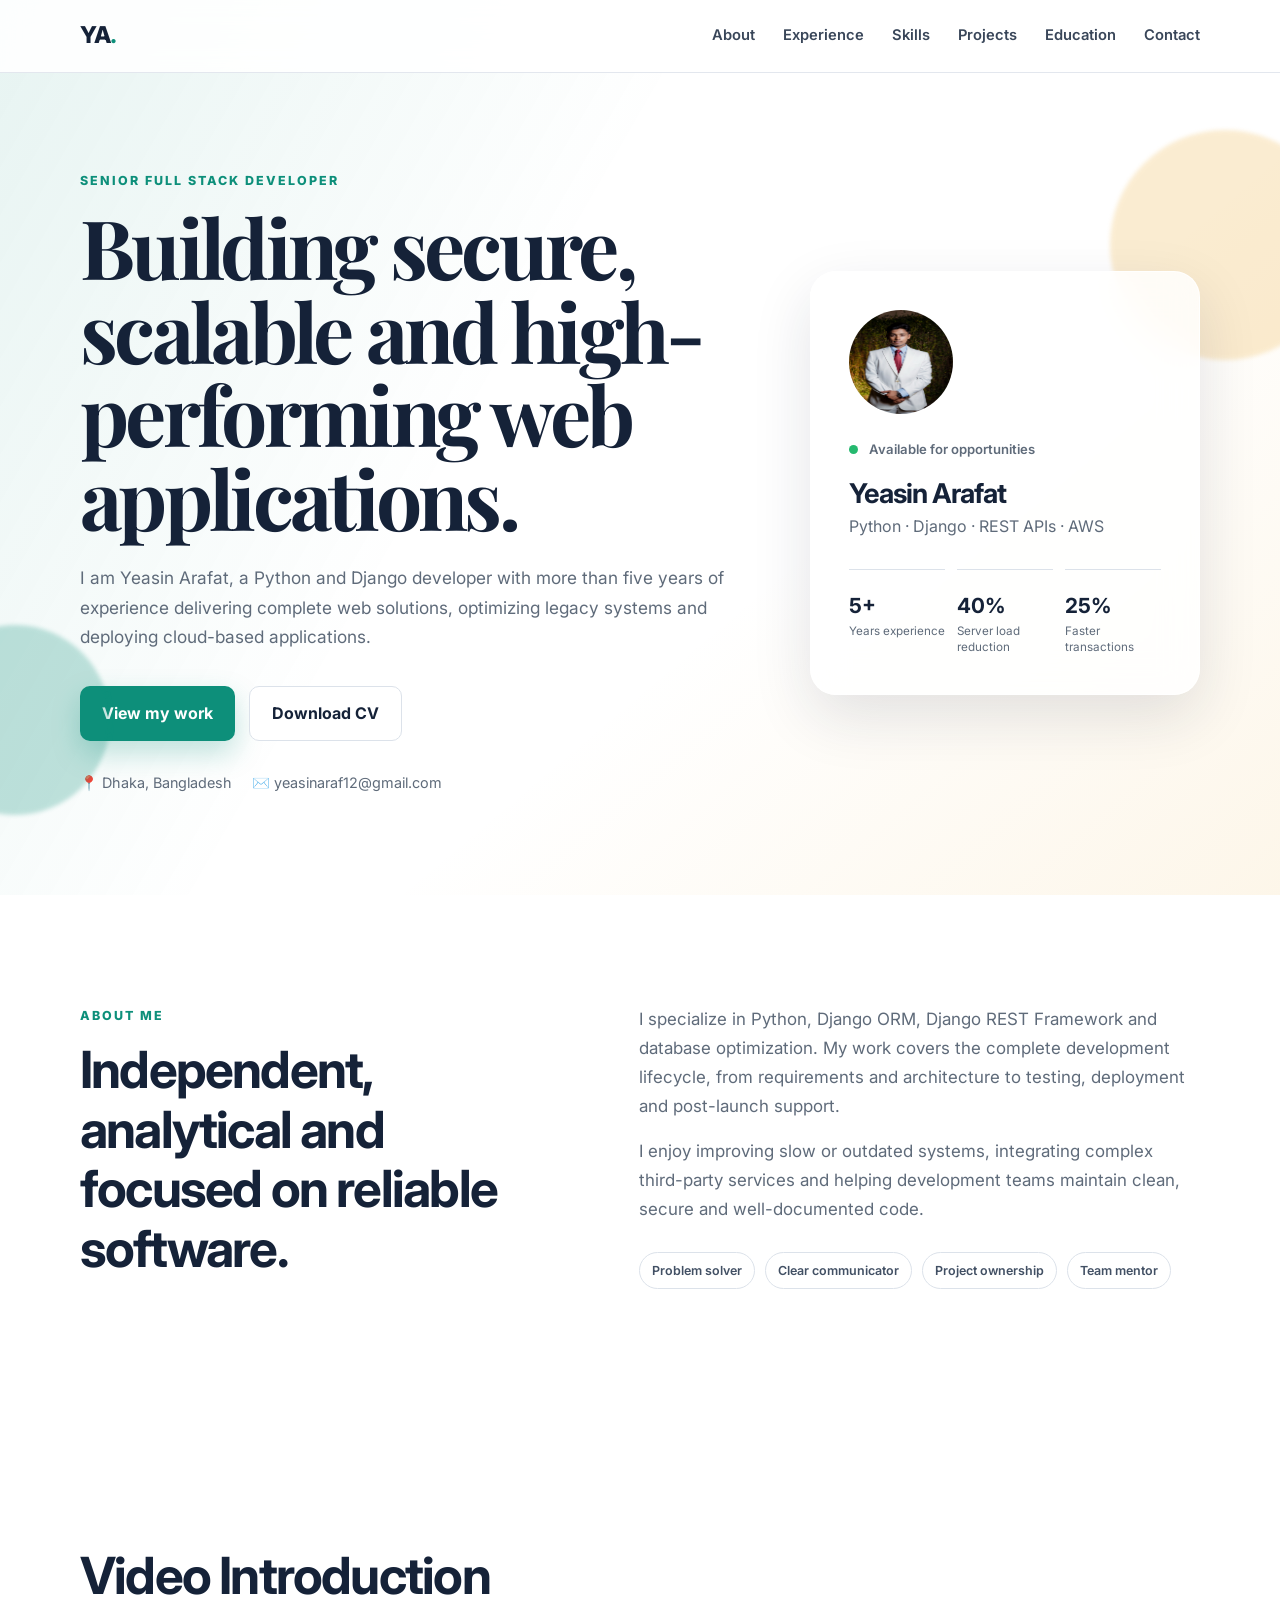
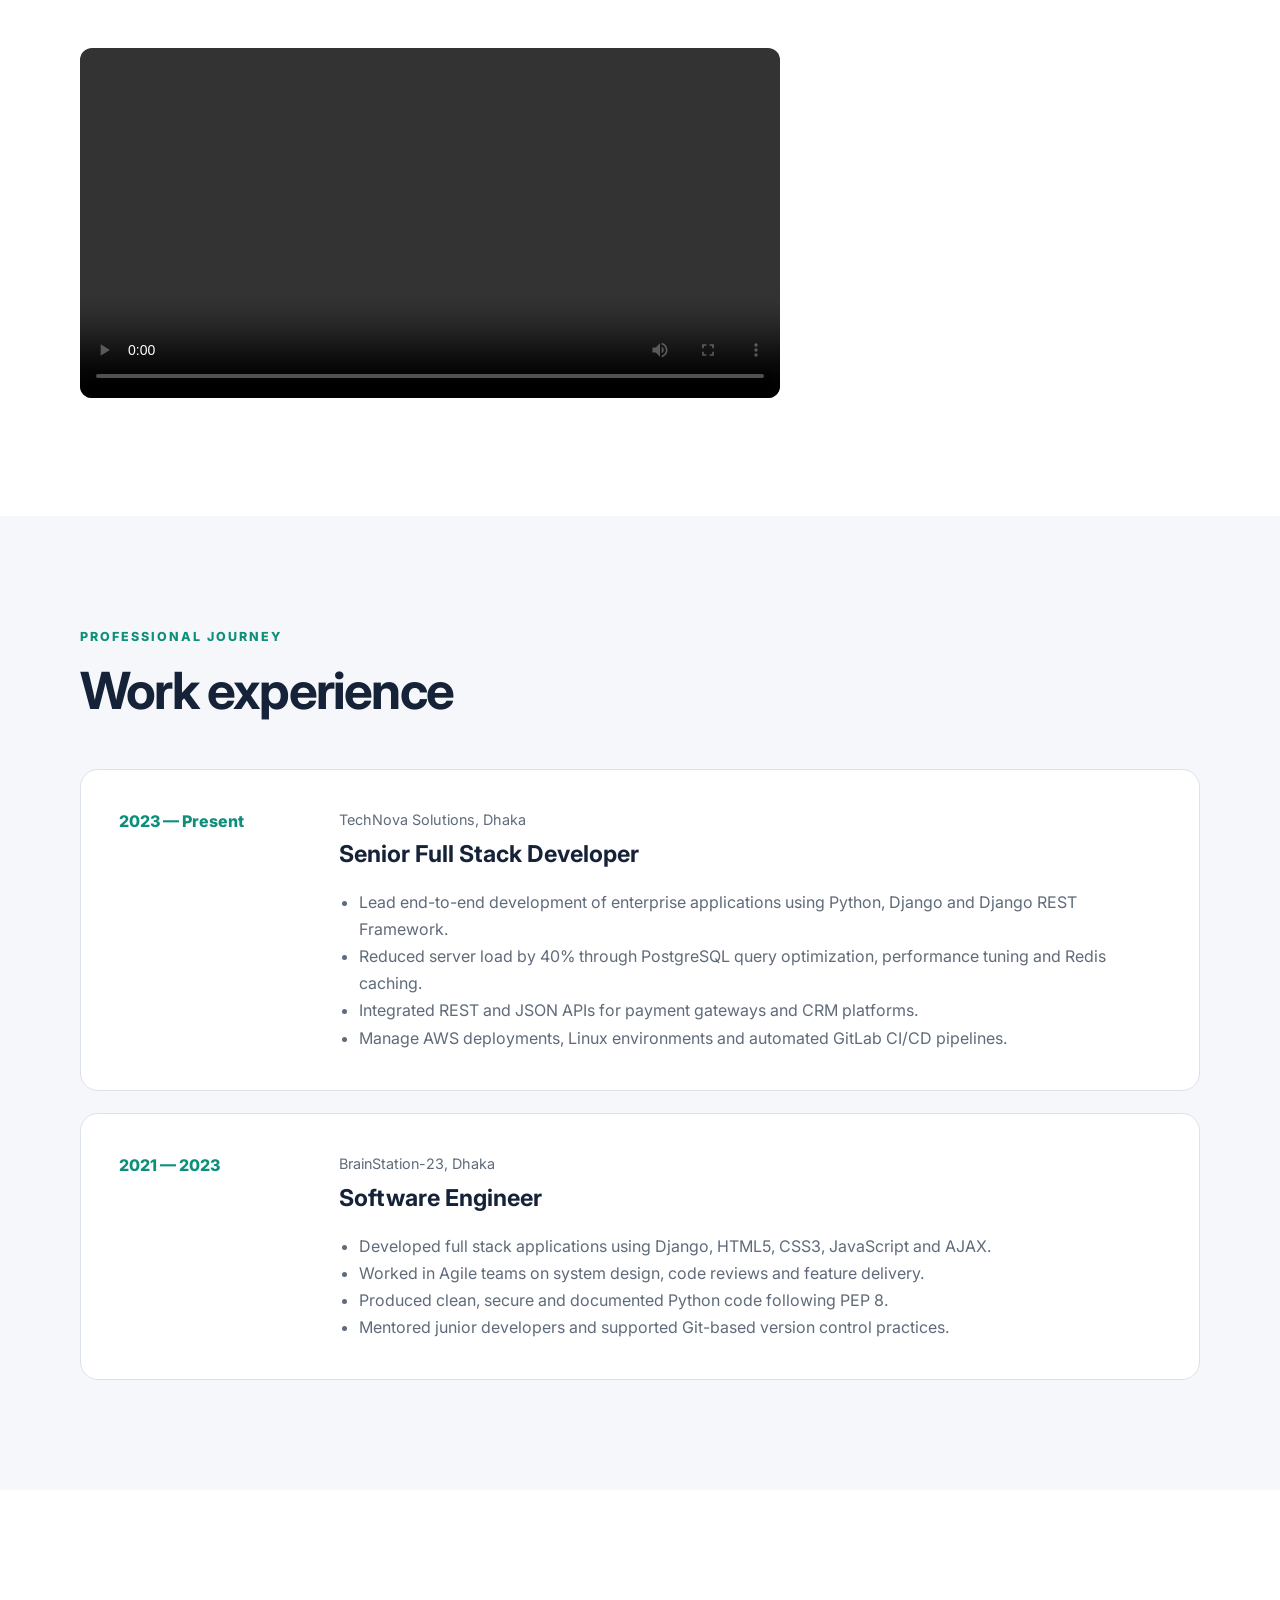
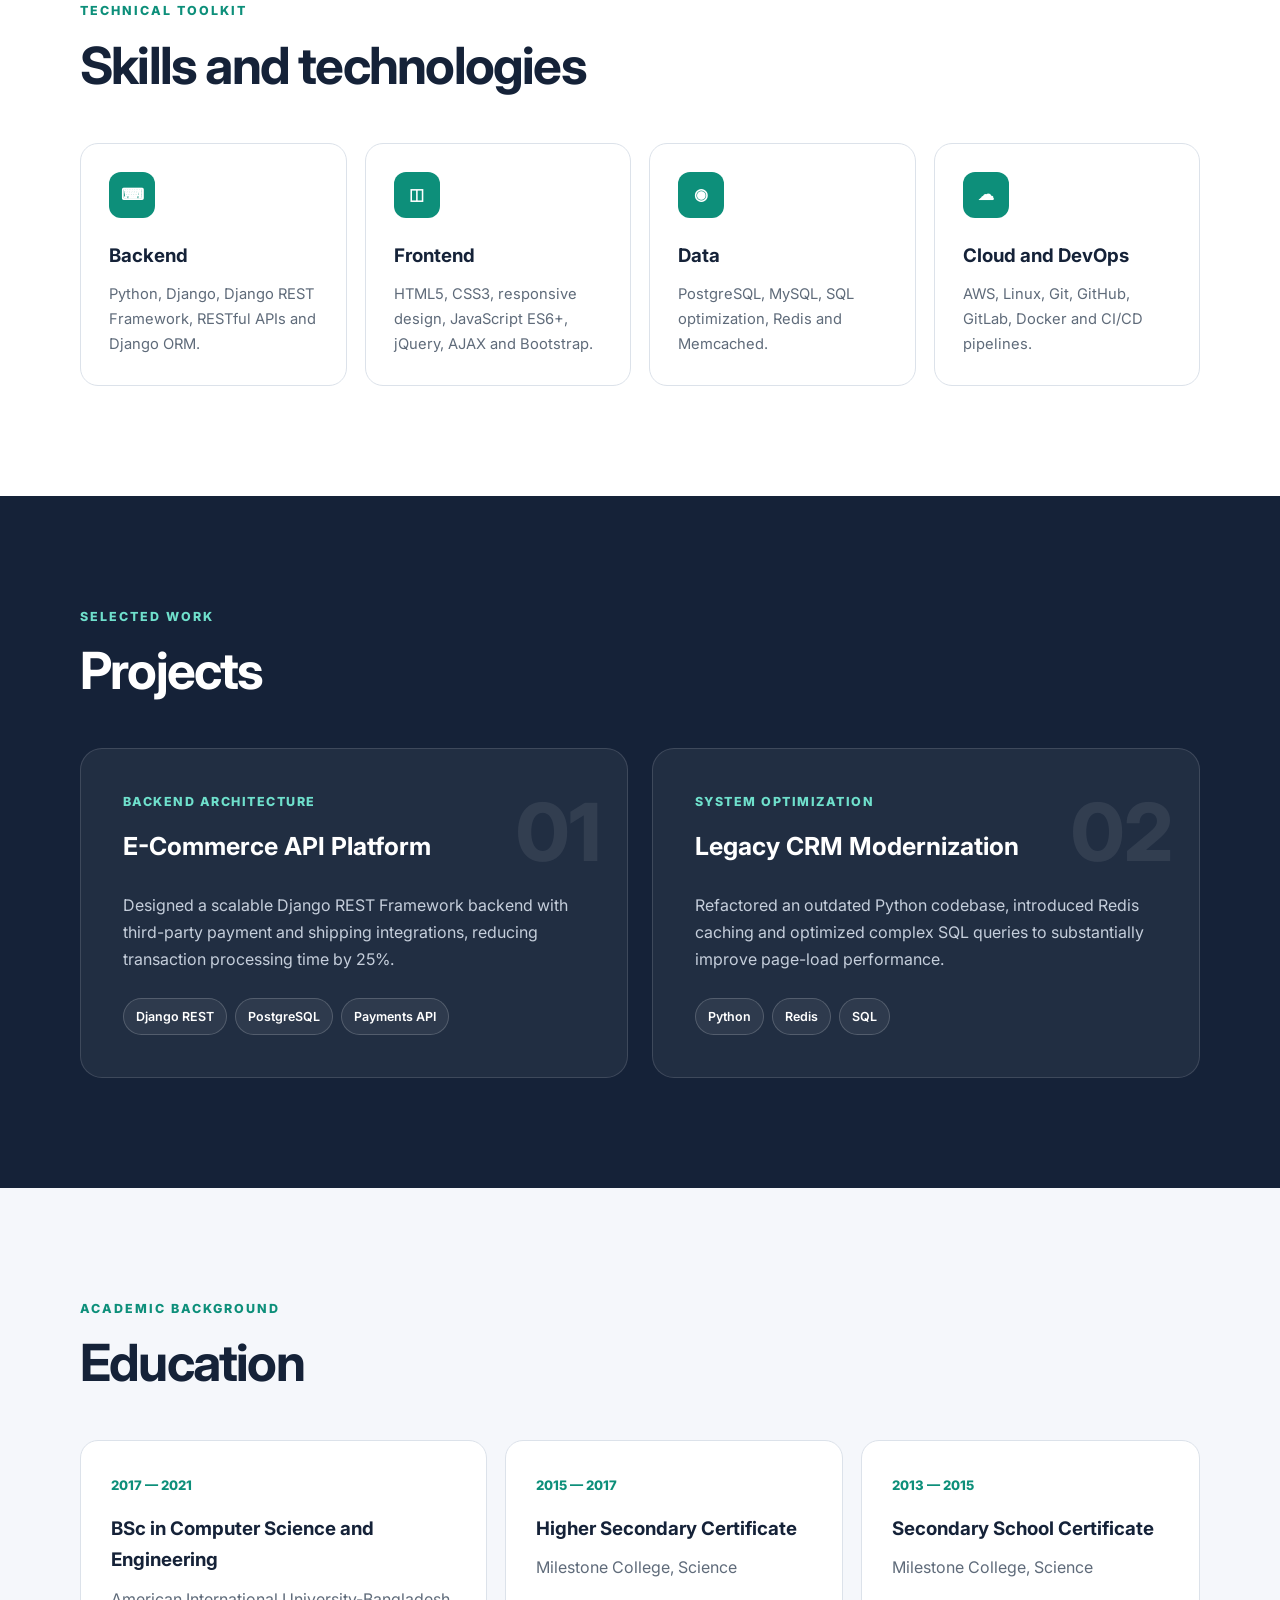
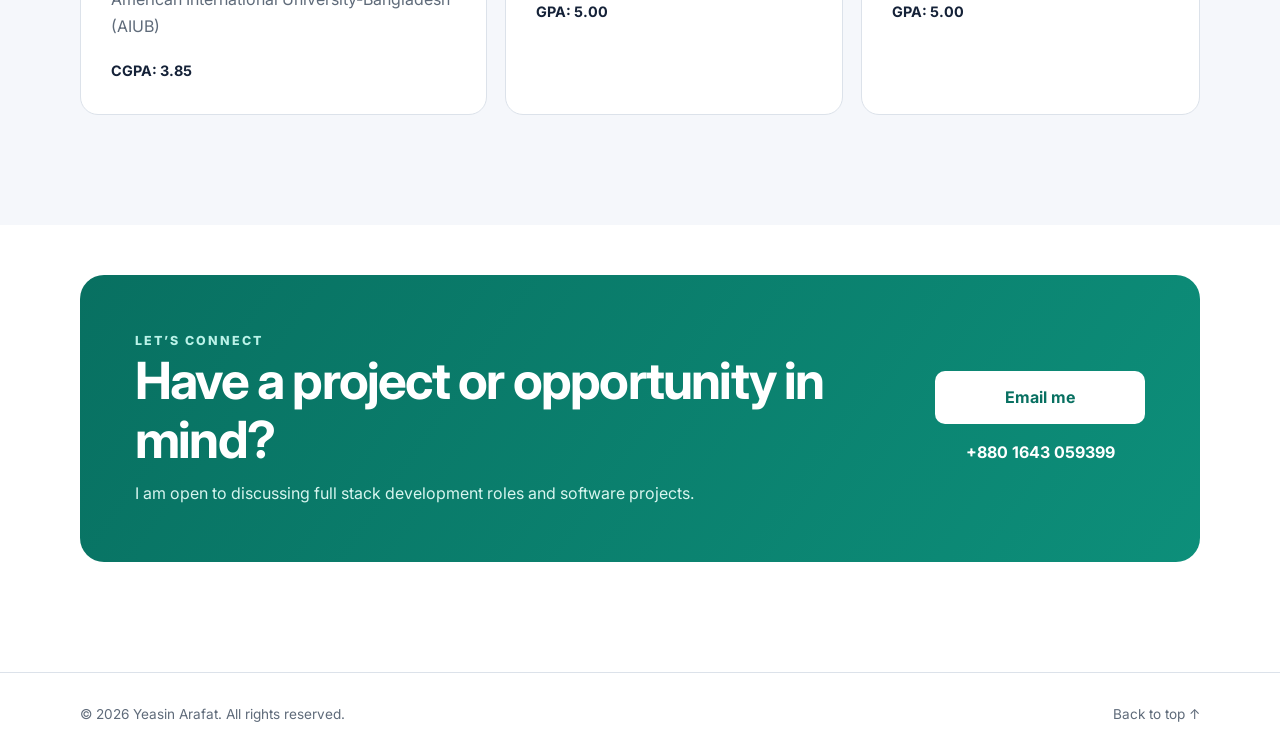
==== commit d94012c6: "Update index.html" ====
--- a/index.html
+++ b/index.html
@@ -91,7 +91,7 @@
     <div class="container">
         <h2>Video Introduction</h2>
         <video controls width="100%" style="max-width:700px; border-radius:12px;">
-            <source src="assets/intro.mp4" type="video/mp4">
+           <source src="assets/YeasinIntro.mp4" type="video/mp4">
             Your browser does not support the video tag.
         </video>
     </div>
@@ -231,24 +231,6 @@
       </div>
     </section>
 
-    <section class="section intro-video" id="introduction">
-      <div class="container video-grid">
-        <div class="section-heading reveal">
-          <p class="eyebrow">Video introduction</p>
-          <h2>A short personal introduction</h2>
-          <p>
-            Record a 30 to 60 second introduction, upload it to YouTube as unlisted,
-            then replace the sample link inside <code>index.html</code>.
-          </p>
-        </div>
-        <div class="video-placeholder reveal">
-          <div class="play-button">▶</div>
-          <h3>Your introduction video</h3>
-          <p>Replace this box with your YouTube embed when the video is ready.</p>
-        </div>
-      </div>
-    </section>
-
     <section class="section contact-section" id="contact">
       <div class="container contact-card reveal">
         <div>
